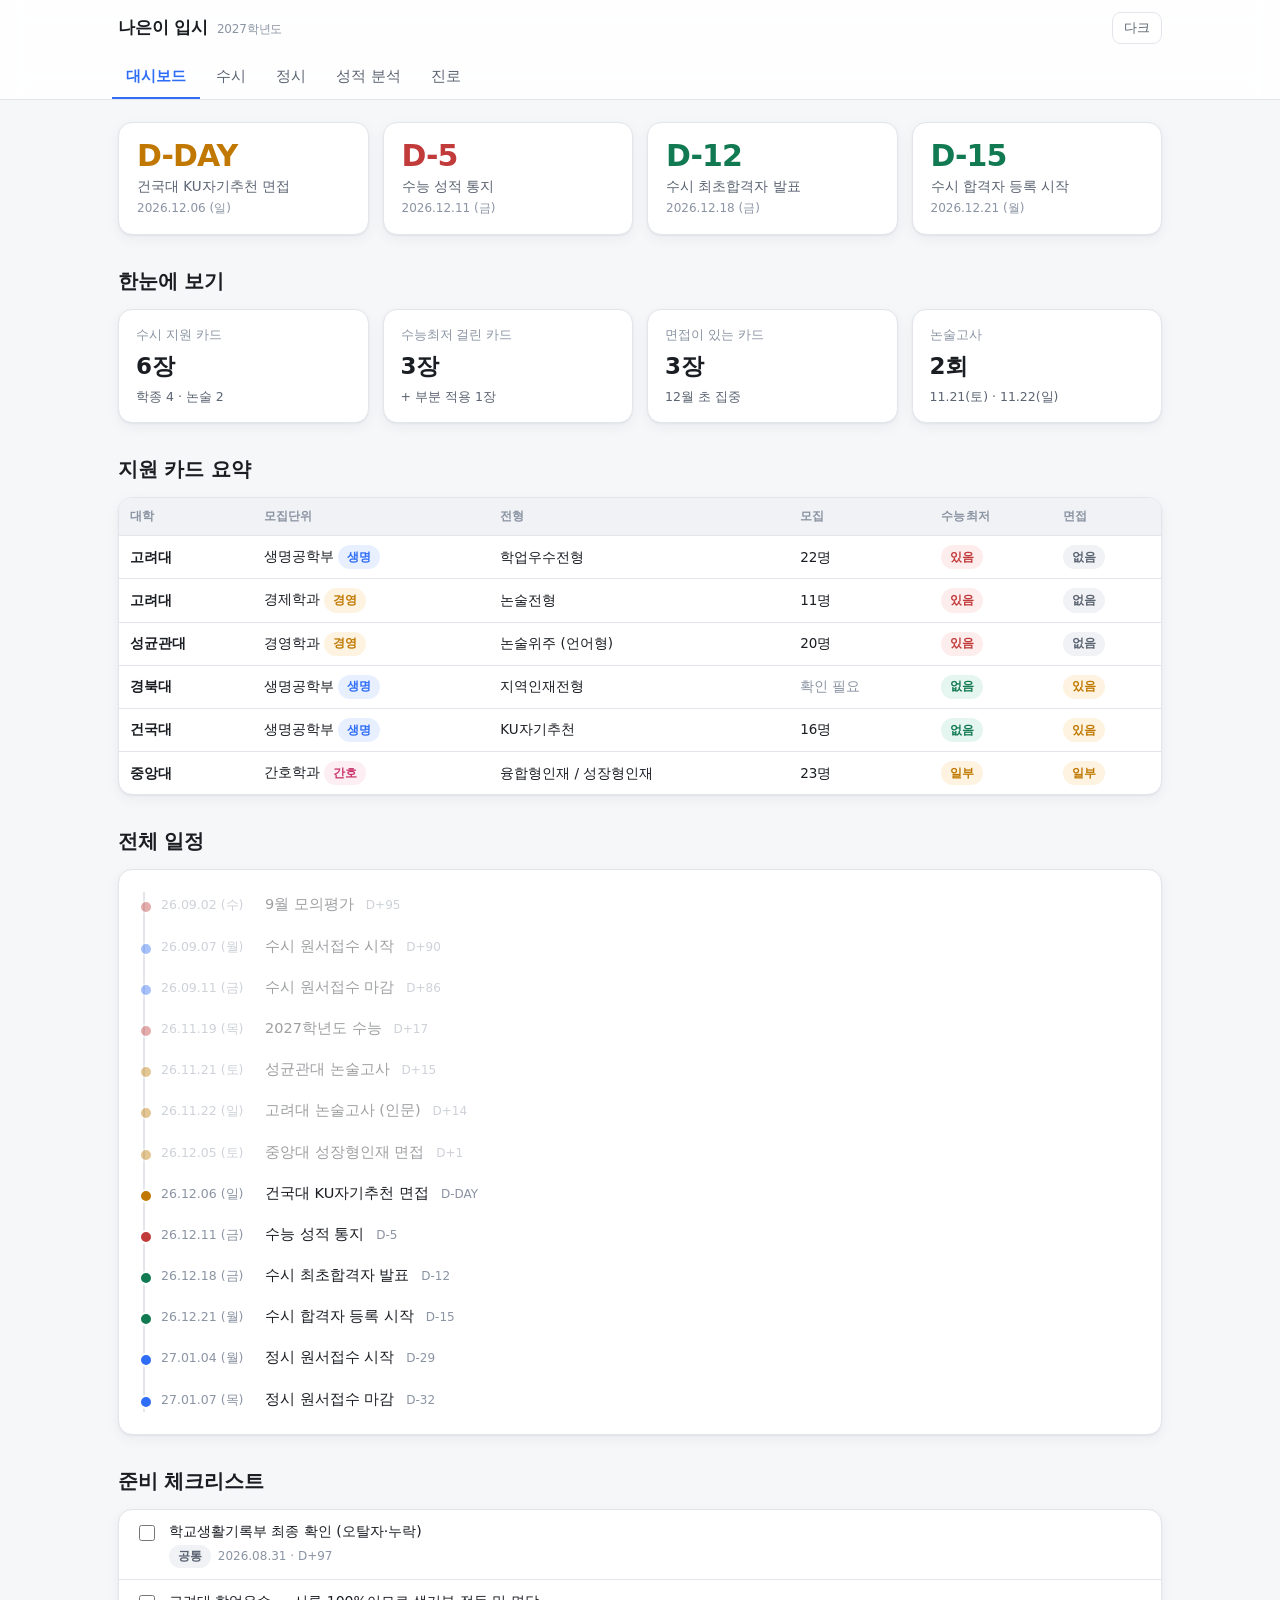
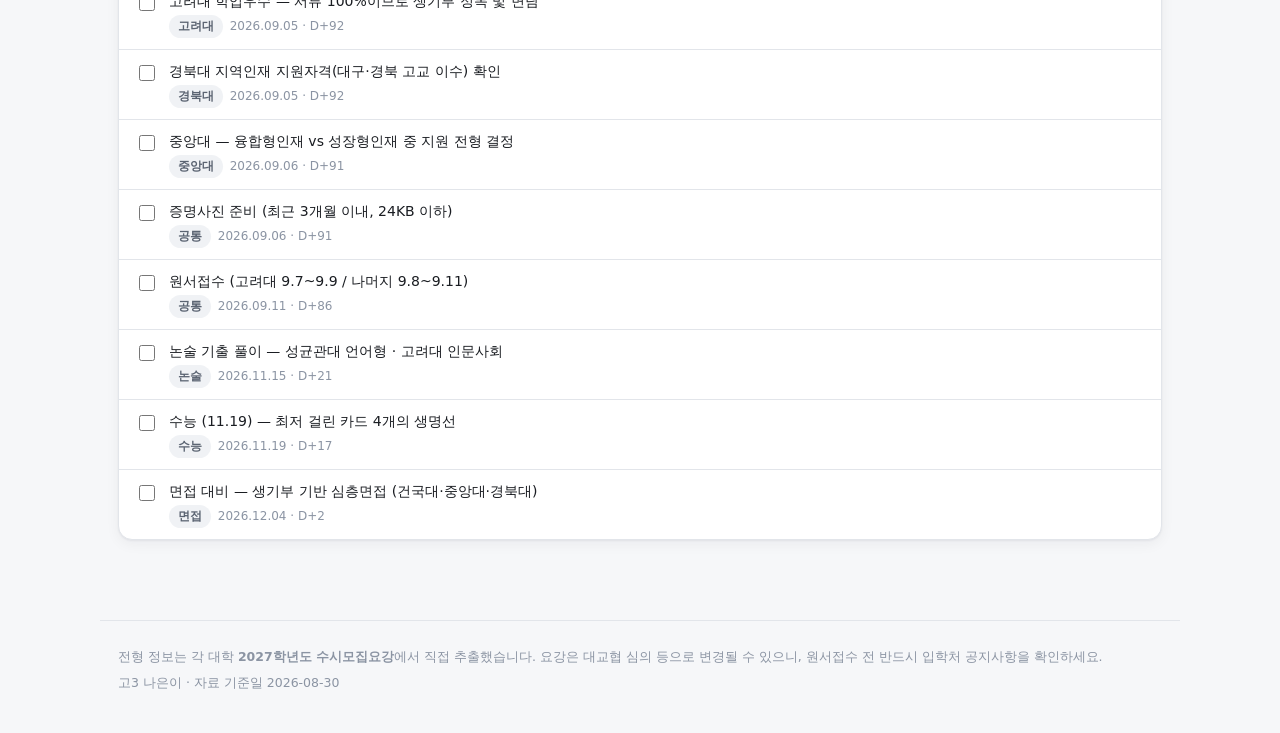
==== index.html @ 0a5c4979 "나은이 입시 웹앱 초기 구축 (2027학년도) 수시/정시/성적분석/진로 4개 영역으로 구성. 수시 지원 6개 카드의 전형방법·수능최저·일정은 각 대학 2027학년도 수시모집요강 P" ====
<!doctype html>
<html lang="ko" data-theme="">
<head>
<meta charset="utf-8">
<meta name="viewport" content="width=device-width, initial-scale=1">
<title>나은이 입시 · 2027학년도</title>
<meta name="description" content="김나은 2027학년도 대입 수시·정시 관리">
<link rel="stylesheet" href="assets/style.css">
<link rel="icon" href="data:image/svg+xml,<svg xmlns='http://www.w3.org/2000/svg' viewBox='0 0 100 100'><text y='.9em' font-size='90'>🍒</text></svg>">
</head>
<body>

<header class="top">
  <div class="top-in">
    <div class="brand">나은이 입시<small id="brandSub">2027학년도</small></div>
    <div class="spacer"></div>
    <button class="theme-btn" id="themeBtn" type="button">다크</button>
  </div>
  <nav class="tabs" id="tabs" role="tablist">
    <button role="tab" data-tab="home" aria-selected="true">대시보드</button>
    <button role="tab" data-tab="susi" aria-selected="false">수시</button>
    <button role="tab" data-tab="jeongsi" aria-selected="false">정시</button>
    <button role="tab" data-tab="score" aria-selected="false">성적 분석</button>
    <button role="tab" data-tab="jinro" aria-selected="false">진로</button>
  </nav>
</header>

<main>
  <section id="home"></section>
  <section id="susi" hidden></section>
  <section id="jeongsi" hidden></section>
  <section id="score" hidden></section>
  <section id="jinro" hidden></section>
</main>

<footer class="foot">
  <div>전형 정보는 각 대학 <b>2027학년도 수시모집요강</b>에서 직접 추출했습니다. 요강은 대교협 심의 등으로 변경될 수 있으니, 원서접수 전 반드시 입학처 공지사항을 확인하세요.</div>
  <div style="margin-top:6px" id="footUpdated"></div>
</footer>

<script src="assets/data.js"></script>
<script src="assets/app.js"></script>
</body>
</html>
---- assets/style.css ----
:root{
  --bg:#f6f7f9;
  --surface:#ffffff;
  --surface-2:#f0f2f5;
  --border:#e2e5ea;
  --text:#1a1d22;
  --text-2:#5b6472;
  --text-3:#8b94a3;
  --accent:#2f6df6;
  --accent-soft:#e8f0ff;
  --blue:#2f6df6;   --blue-soft:#e8f0ff;
  --amber:#c07800;  --amber-soft:#fdf3e0;
  --rose:#c9366b;   --rose-soft:#fdeef3;
  --green:#127a52;  --green-soft:#e5f5ef;
  --red:#c23b3b;    --red-soft:#fdeded;
  --shadow:0 1px 2px rgba(16,24,40,.05), 0 4px 14px rgba(16,24,40,.05);
  --radius:14px;
}
@media (prefers-color-scheme: dark){
  :root:not([data-theme="light"]){
    --bg:#0f1216;
    --surface:#171b21;
    --surface-2:#1f242c;
    --border:#2a3038;
    --text:#e8eaee;
    --text-2:#a3acb9;
    --text-3:#77808d;
    --accent:#6b9bff;
    --accent-soft:#1b2740;
    --blue:#6b9bff;   --blue-soft:#1b2740;
    --amber:#e0a33a;  --amber-soft:#33280f;
    --rose:#f0799f;   --rose-soft:#3a1b28;
    --green:#4ec49a;  --green-soft:#13302a;
    --red:#f07070;    --red-soft:#3a1c1c;
    --shadow:0 1px 2px rgba(0,0,0,.3), 0 4px 14px rgba(0,0,0,.25);
  }
}
:root[data-theme="dark"]{
  --bg:#0f1216; --surface:#171b21; --surface-2:#1f242c; --border:#2a3038;
  --text:#e8eaee; --text-2:#a3acb9; --text-3:#77808d;
  --accent:#6b9bff; --accent-soft:#1b2740;
  --blue:#6b9bff; --blue-soft:#1b2740;
  --amber:#e0a33a; --amber-soft:#33280f;
  --rose:#f0799f; --rose-soft:#3a1b28;
  --green:#4ec49a; --green-soft:#13302a;
  --red:#f07070; --red-soft:#3a1c1c;
  --shadow:0 1px 2px rgba(0,0,0,.3), 0 4px 14px rgba(0,0,0,.25);
}

*{box-sizing:border-box}
body{
  margin:0; background:var(--bg); color:var(--text);
  font-family:'Pretendard','Apple SD Gothic Neo','Malgun Gothic',system-ui,-apple-system,sans-serif;
  font-size:15px; line-height:1.6; -webkit-text-size-adjust:100%;
}
a{color:var(--accent);text-decoration:none}
a:hover{text-decoration:underline}

/* ---------- header ---------- */
header.top{
  position:sticky; top:0; z-index:20;
  background:color-mix(in srgb, var(--surface) 88%, transparent);
  backdrop-filter:blur(12px);
  border-bottom:1px solid var(--border);
}
.top-in{max-width:1080px;margin:0 auto;padding:12px 18px;display:flex;align-items:center;gap:14px;flex-wrap:wrap}
.brand{display:flex;align-items:baseline;gap:9px;font-weight:700;font-size:17px;letter-spacing:-.01em}
.brand small{font-weight:500;font-size:12px;color:var(--text-3)}
.spacer{flex:1}
.theme-btn{
  border:1px solid var(--border);background:var(--surface);color:var(--text-2);
  border-radius:9px;padding:6px 11px;font-size:13px;cursor:pointer;font-family:inherit
}
.theme-btn:hover{background:var(--surface-2)}

nav.tabs{max-width:1080px;margin:0 auto;padding:0 12px;display:flex;gap:2px;overflow-x:auto;scrollbar-width:none}
nav.tabs::-webkit-scrollbar{display:none}
nav.tabs button{
  flex:0 0 auto;border:0;background:none;color:var(--text-2);font-family:inherit;font-size:14.5px;
  padding:11px 14px;cursor:pointer;border-bottom:2px solid transparent;white-space:nowrap;font-weight:500
}
nav.tabs button:hover{color:var(--text)}
nav.tabs button[aria-selected="true"]{color:var(--accent);border-bottom-color:var(--accent);font-weight:600}

main{max-width:1080px;margin:0 auto;padding:22px 18px 80px}
section[hidden]{display:none}

h2.sec{font-size:20px;margin:30px 0 12px;letter-spacing:-.01em}
h2.sec:first-child{margin-top:0}
p.lead{color:var(--text-2);margin:0 0 16px;max-width:70ch}

/* ---------- cards ---------- */
.card{background:var(--surface);border:1px solid var(--border);border-radius:var(--radius);box-shadow:var(--shadow)}
.grid{display:grid;gap:14px}
.g2{grid-template-columns:repeat(auto-fit,minmax(280px,1fr))}
.g3{grid-template-columns:repeat(auto-fit,minmax(220px,1fr))}
.g4{grid-template-columns:repeat(auto-fit,minmax(160px,1fr))}

/* D-day */
.dday{padding:16px 18px;display:flex;flex-direction:column;gap:2px}
.dday .n{font-size:30px;font-weight:750;letter-spacing:-.03em;line-height:1.15;font-variant-numeric:tabular-nums}
.dday .l{font-size:13.5px;color:var(--text-2);font-weight:500}
.dday .d{font-size:12px;color:var(--text-3);font-variant-numeric:tabular-nums}
.dday.exam .n{color:var(--red)}
.dday.apply .n{color:var(--blue)}
.dday.test .n{color:var(--amber)}
.dday.result .n{color:var(--green)}
.dday.past{opacity:.45}

/* stat */
.stat{padding:15px 17px}
.stat .k{font-size:12.5px;color:var(--text-3);font-weight:500}
.stat .v{font-size:23px;font-weight:700;letter-spacing:-.02em;margin-top:3px;font-variant-numeric:tabular-nums}
.stat .s{font-size:12.5px;color:var(--text-2);margin-top:2px}

/* pills */
.pill{display:inline-block;padding:2.5px 9px;border-radius:999px;font-size:12px;font-weight:600;letter-spacing:-.01em}
.pill.blue{background:var(--blue-soft);color:var(--blue)}
.pill.amber{background:var(--amber-soft);color:var(--amber)}
.pill.rose{background:var(--rose-soft);color:var(--rose)}
.pill.green{background:var(--green-soft);color:var(--green)}
.pill.red{background:var(--red-soft);color:var(--red)}
.pill.grey{background:var(--surface-2);color:var(--text-2)}

/* university card */
.uni{padding:0;overflow:hidden;display:flex;flex-direction:column}
.uni .head{padding:16px 18px 13px;border-bottom:1px solid var(--border)}
.uni .head .row1{display:flex;align-items:center;gap:8px;flex-wrap:wrap;margin-bottom:5px}
.uni .u{font-size:17px;font-weight:700;letter-spacing:-.02em}
.uni .d{font-size:14.5px;color:var(--text-2);font-weight:500}
.uni .body{padding:14px 18px;flex:1;display:flex;flex-direction:column;gap:11px}
.kv{display:grid;grid-template-columns:74px 1fr;gap:8px;font-size:13.5px;align-items:start}
.kv dt{color:var(--text-3);font-weight:500}
.kv dd{margin:0;color:var(--text)}
.kv dd ul{margin:0;padding-left:16px}
.kv dd li{margin:1px 0}
.note{font-size:12.5px;color:var(--text-3);margin-top:2px;line-height:1.5}
.uni .why,.uni .risk{font-size:13.5px;line-height:1.62;padding:11px 13px;border-radius:10px}
.uni .why{background:var(--green-soft);color:var(--text)}
.uni .risk{background:var(--amber-soft);color:var(--text)}
.uni .why b,.uni .risk b{display:block;font-size:11.5px;letter-spacing:.04em;margin-bottom:3px;text-transform:uppercase}
.uni .why b{color:var(--green)}
.uni .risk b{color:var(--amber)}
.uni .foot{padding:12px 18px;border-top:1px solid var(--border);background:var(--surface-2);display:flex;gap:9px;flex-wrap:wrap}
.btn{
  display:inline-flex;align-items:center;gap:6px;padding:7px 13px;border-radius:9px;font-size:13px;font-weight:600;
  border:1px solid var(--border);background:var(--surface);color:var(--text);text-decoration:none
}
.btn:hover{background:var(--accent-soft);border-color:var(--accent);color:var(--accent);text-decoration:none}
.btn.primary{background:var(--accent);border-color:var(--accent);color:#fff}
.btn.primary:hover{opacity:.9;color:#fff}

/* timeline */
.tl{position:relative;padding-left:24px;margin:0}
.tl::before{content:'';position:absolute;left:6px;top:8px;bottom:8px;width:2px;background:var(--border)}
.tl li{position:relative;list-style:none;padding:9px 0;display:flex;gap:12px;align-items:baseline;flex-wrap:wrap}
.tl li::before{content:'';position:absolute;left:-22px;top:16px;width:10px;height:10px;border-radius:50%;background:var(--border);border:2px solid var(--surface)}
.tl li.exam::before{background:var(--red)}
.tl li.apply::before{background:var(--blue)}
.tl li.test::before{background:var(--amber)}
.tl li.result::before{background:var(--green)}
.tl li.past{opacity:.42}
.tl .dt{font-size:12.5px;color:var(--text-3);font-variant-numeric:tabular-nums;min-width:92px;font-weight:500}
.tl .lb{font-size:14.5px;font-weight:500}
.tl .dd{font-size:12px;color:var(--text-3);font-variant-numeric:tabular-nums}

/* table */
.tbl{width:100%;border-collapse:collapse;font-size:13.5px}
.tbl th,.tbl td{padding:9px 11px;text-align:left;border-bottom:1px solid var(--border)}
.tbl th{font-size:12px;color:var(--text-3);font-weight:600;letter-spacing:.02em;background:var(--surface-2)}
.tbl td{font-variant-numeric:tabular-nums}
.tbl tr:last-child td{border-bottom:0}
.scroll-x{overflow-x:auto;-webkit-overflow-scrolling:touch}

/* checklist */
.chk{list-style:none;margin:0;padding:0}
.chk li{display:flex;gap:11px;align-items:flex-start;padding:11px 16px;border-bottom:1px solid var(--border)}
.chk li:last-child{border-bottom:0}
.chk input{margin-top:4px;width:16px;height:16px;accent-color:var(--accent);flex:0 0 auto;cursor:pointer}
.chk .t{flex:1;font-size:14px;line-height:1.5}
.chk li.done .t{text-decoration:line-through;color:var(--text-3)}
.chk .meta{display:flex;gap:7px;align-items:center;flex-wrap:wrap;margin-top:3px}

/* empty state */
.empty{
  padding:26px 20px;text-align:center;color:var(--text-2);
  border:1px dashed var(--border);border-radius:var(--radius);background:var(--surface)
}
.empty .big{font-size:15px;font-weight:600;color:var(--text);margin-bottom:5px}
.empty code{background:var(--surface-2);padding:1.5px 6px;border-radius:5px;font-size:12.5px}

/* track card */
.track{padding:17px 19px;display:flex;flex-direction:column;gap:10px}
.track h3{margin:0;font-size:16.5px;letter-spacing:-.02em;display:flex;align-items:center;gap:8px;flex-wrap:wrap}
.track p{margin:0;font-size:13.8px;color:var(--text-2);line-height:1.65}
.track .ev{margin:0;padding-left:17px;font-size:13px;color:var(--text-2)}
.track .ev li{margin:2px 0}
.track .lbl{font-size:11.5px;letter-spacing:.05em;text-transform:uppercase;color:var(--text-3);font-weight:600}

.callout{padding:14px 17px;border-radius:12px;background:var(--accent-soft);font-size:14px;line-height:1.65;border:1px solid color-mix(in srgb, var(--accent) 22%, transparent)}

.src{font-size:12.5px;color:var(--text-3);margin-top:10px;line-height:1.6}
footer.foot{max-width:1080px;margin:0 auto;padding:26px 18px 40px;color:var(--text-3);font-size:12.5px;border-top:1px solid var(--border)}

@media (max-width:560px){
  main{padding:18px 14px 70px}
  .kv{grid-template-columns:66px 1fr}
  .dday .n{font-size:26px}
}
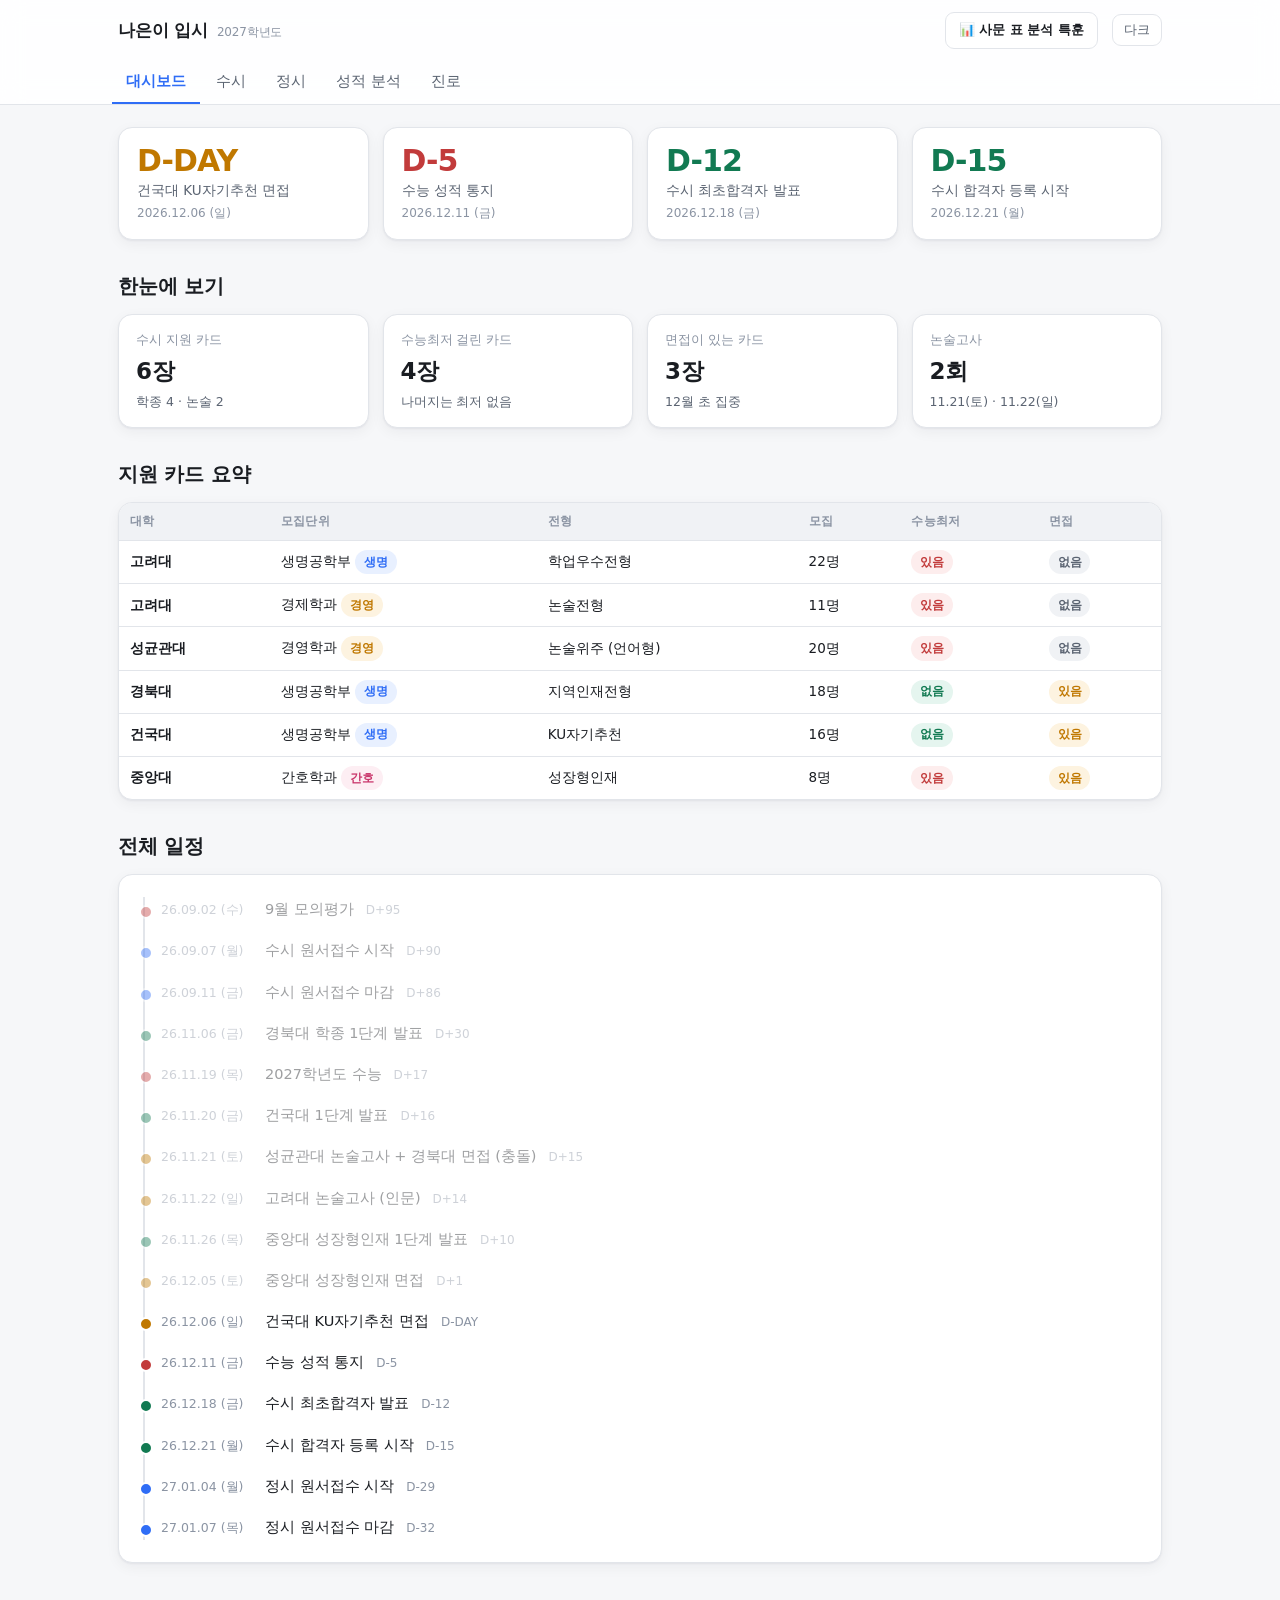
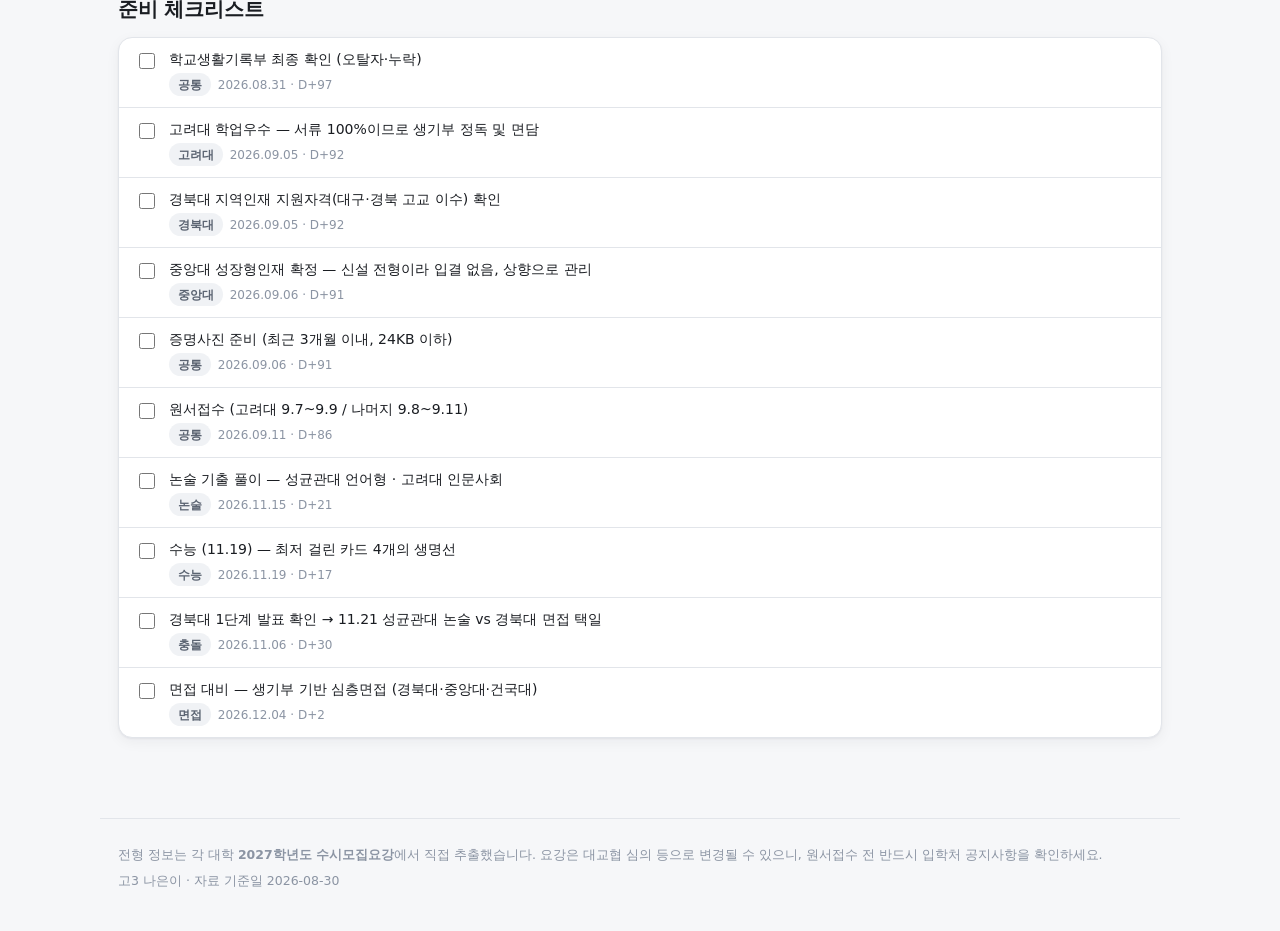
==== commit fd27d5cd: "사회문화 표 분석 특훈 페이지 추가 최근 평가원 6월·9월 모의평가(2026·2027학년도) 출제 경향을 분석하고 표 분석 문항 8단계 풀이 전략과 유형별(계층 구조·세대 이동·인" ====
--- a/index.html
+++ b/index.html
@@ -14,6 +14,7 @@
   <div class="top-in">
     <div class="brand">나은이 입시<small id="brandSub">2027학년도</small></div>
     <div class="spacer"></div>
+    <a class="btn" href="society/index.html">📊 사문 표 분석 특훈</a>
     <button class="theme-btn" id="themeBtn" type="button">다크</button>
   </div>
   <nav class="tabs" id="tabs" role="tablist">
